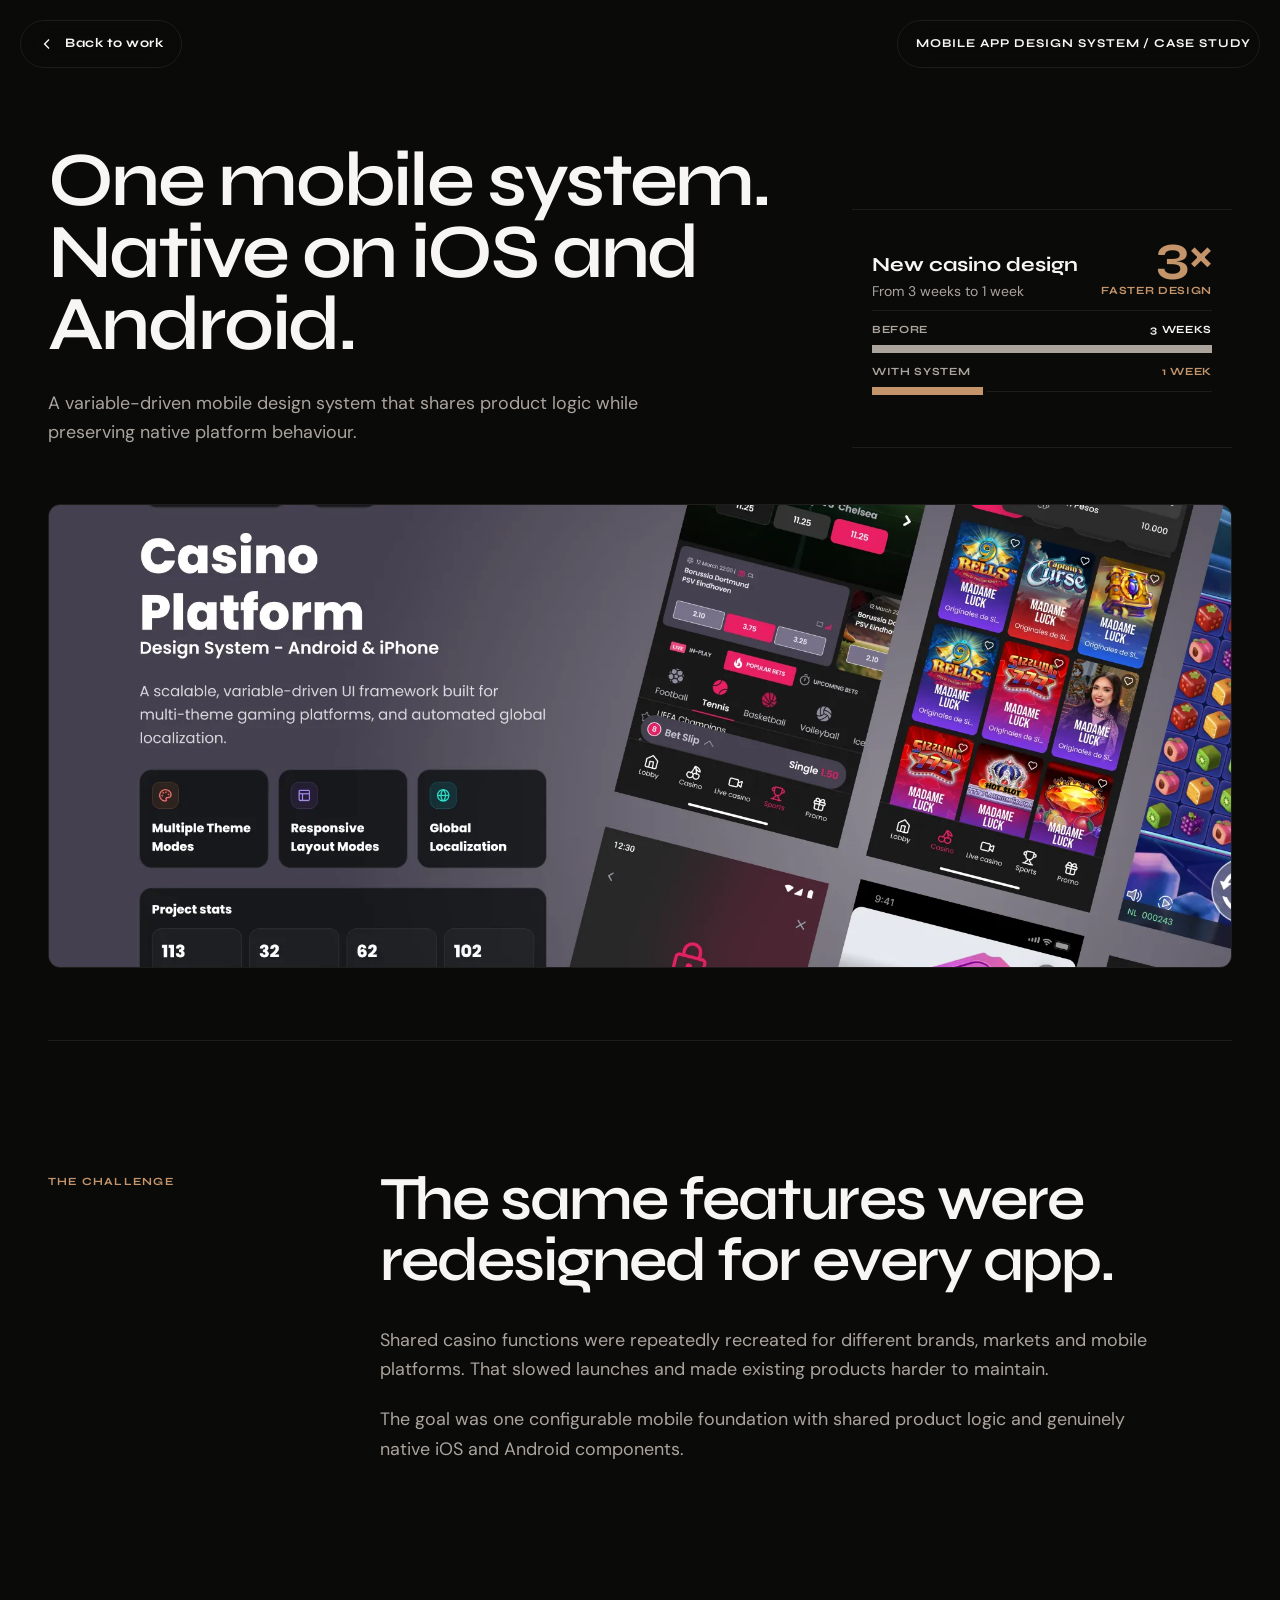
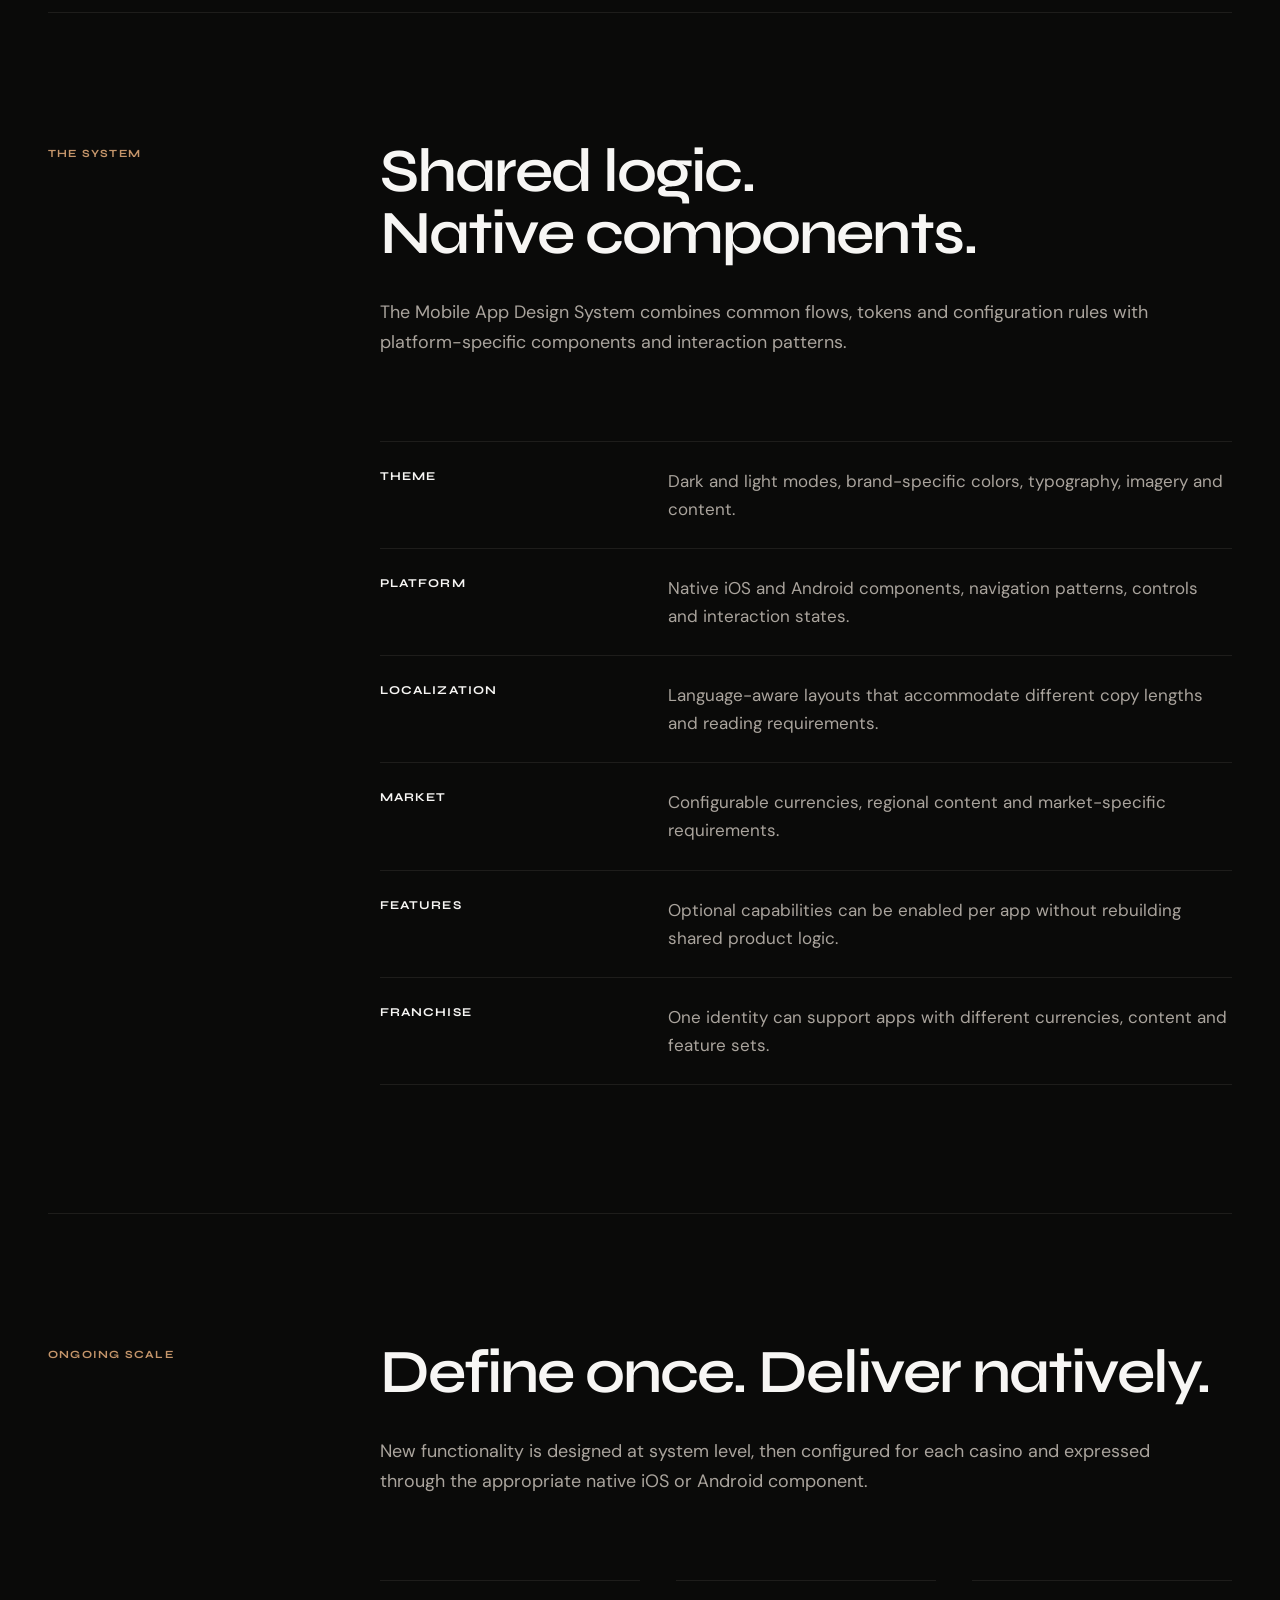
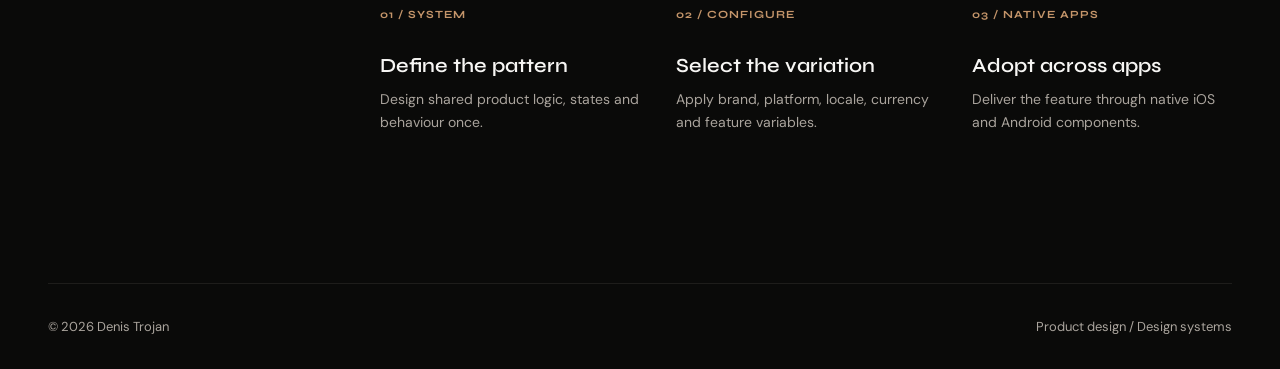
==== design-system-mobile.html @ f7b07d2a "Add design system case study flow" ====
<!doctype html>
<html lang="en">
<head>
  <meta charset="utf-8">
  <meta name="viewport" content="width=device-width,initial-scale=1">
  <title>Mobile App Design System — Denis Trojan</title>
  <meta name="description" content="A configurable mobile design system with shared product logic and native iOS and Android components.">
  <meta name="theme-color" content="#0a0a09">
  <link rel="preconnect" href="https://fonts.googleapis.com">
  <link rel="preconnect" href="https://fonts.gstatic.com" crossorigin>
  <link href="https://fonts.googleapis.com/css2?family=DM+Sans:wght@400;500;600&family=Syne:wght@600;700&display=swap" rel="stylesheet">
  <link rel="stylesheet" href="design-system-case.css">
</head>
<body>
  <a class="skip-link" href="#case-content">Skip to case study</a>
  <nav class="case-nav" aria-label="Case study navigation">
    <a class="nav-back" href="index.html#design-system-cases" data-preserve-query>
      <svg viewBox="0 0 20 20" fill="none" stroke="currentColor" stroke-width="1.7" aria-hidden="true"><path d="m12.5 4.5-5.5 5.5 5.5 5.5"/></svg>
      <span>Back to work</span>
    </a>
    <div class="nav-actions">
      <span class="nav-mark">Mobile App Design System / Case Study</span>
    </div>
  </nav>

  <main id="case-content">
    <header class="case-shell case-hero">
      <div class="hero-layout">
        <div class="hero-copy">
          <h1>One mobile system.<br>Native on iOS and Android.</h1>
          <p>A variable-driven mobile design system that shares product logic while preserving native platform behaviour.</p>
        </div>
        <aside class="outcome-card" aria-label="Primary outcome: casino design delivered three times faster, from three weeks to one week">
          <div class="outcome-summary">
            <div class="outcome-context">
              <p class="outcome-title">New casino design</p>
              <p class="outcome-change">From 3 weeks to 1 week</p>
            </div>
            <div class="outcome-metric"><strong>3×</strong><span>Faster design</span></div>
          </div>
          <span class="outcome-divider" aria-hidden="true"></span>
          <div class="outcome-timelines">
            <div class="outcome-timeline">
              <div class="outcome-timeline-meta"><span>Before</span><strong>3 weeks</strong></div>
              <span class="outcome-bar outcome-bar-before" aria-hidden="true"></span>
            </div>
            <div class="outcome-timeline">
              <div class="outcome-timeline-meta"><span>With system</span><strong>1 week</strong></div>
              <span class="outcome-bar outcome-bar-after" aria-hidden="true"></span>
            </div>
          </div>
        </aside>
      </div>
      <figure class="case-preview"><img src="images/design-systems/03.webp" width="1920" height="1080" alt="Native iOS and Android casino screens created with the mobile design system"></figure>
    </header>

    <section class="case-shell case-section section-grid" aria-labelledby="challenge-title">
      <p class="section-label">The challenge</p>
      <div>
        <h2 id="challenge-title">The same features were redesigned for every app.</h2>
        <p>Shared casino functions were repeatedly recreated for different brands, markets and mobile platforms. That slowed launches and made existing products harder to maintain.</p>
        <p>The goal was one configurable mobile foundation with shared product logic and genuinely native iOS and Android components.</p>
      </div>
    </section>

    <section class="case-shell case-section system-section" aria-labelledby="system-title">
      <div class="section-grid section-intro">
        <p class="section-label">The system</p>
        <div><h2 id="system-title">Shared logic. Native components.</h2><p>The Mobile App Design System combines common flows, tokens and configuration rules with platform-specific components and interaction patterns.</p></div>
      </div>
      <dl class="configuration-list">
        <div><dt>Theme</dt><dd>Dark and light modes, brand-specific colors, typography, imagery and content.</dd></div>
        <div><dt>Platform</dt><dd>Native iOS and Android components, navigation patterns, controls and interaction states.</dd></div>
        <div><dt>Localization</dt><dd>Language-aware layouts that accommodate different copy lengths and reading requirements.</dd></div>
        <div><dt>Market</dt><dd>Configurable currencies, regional content and market-specific requirements.</dd></div>
        <div><dt>Features</dt><dd>Optional capabilities can be enabled per app without rebuilding shared product logic.</dd></div>
        <div><dt>Franchise</dt><dd>One identity can support apps with different currencies, content and feature sets.</dd></div>
      </dl>
    </section>

    <section class="case-shell case-section scale-section" aria-labelledby="scale-title">
      <div class="section-grid section-intro">
        <p class="section-label">Ongoing scale</p>
        <div><h2 id="scale-title">Define once. Deliver natively.</h2><p>New functionality is designed at system level, then configured for each casino and expressed through the appropriate native iOS or Android component.</p></div>
      </div>
      <div class="system-flow" aria-label="Feature rollout process">
        <article><span>01 / System</span><h3>Define the pattern</h3><p>Design shared product logic, states and behaviour once.</p></article>
        <article><span>02 / Configure</span><h3>Select the variation</h3><p>Apply brand, platform, locale, currency and feature variables.</p></article>
        <article><span>03 / Native apps</span><h3>Adopt across apps</h3><p>Deliver the feature through native iOS and Android components.</p></article>
      </div>
    </section>
  </main>

  <footer class="case-shell case-footer"><span>© 2026 Denis Trojan</span><span>Product design / Design systems</span></footer>
  <script src="design-system-case.js"></script>
</body>
</html>
---- design-system-case.css ----
:root {
  --bg: #0a0a09;
  --fg: #f7f6f4;
  --muted: #aaa49d;
  --accent: #c4956a;
  --accent-rgb: 196, 149, 106;
  --border: #1e1d1b;
  --card-bg: rgba(255, 255, 255, .03);
  --card-border: var(--border);
  --btn-text: var(--bg);
  --surface: var(--card-bg);
  --font-display: 'Syne', sans-serif;
  --font-body: 'DM Sans', sans-serif;
}
body.light {
  --bg: #f5f3ef;
  --fg: #1a1918;
  --muted: #5a5855;
  --accent: #b07a52;
  --accent-rgb: 176, 122, 82;
  --border: #d8d5d0;
  --card-bg: rgba(0, 0, 0, .02);
  --btn-text: var(--bg);
}

*, *::before, *::after { box-sizing: border-box; }
html { scroll-behavior: smooth; }
body {
  margin: 0;
  background: var(--bg);
  color: var(--fg);
  font-family: var(--font-body);
  font-size: 17px;
  line-height: 1.65;
  -webkit-font-smoothing: antialiased;
}

::selection { background: var(--accent); color: var(--bg); }
a { color: inherit; }
img { display: block; max-width: 100%; }
button { font: inherit; }

.skip-link {
  position: fixed;
  left: 16px;
  top: 16px;
  z-index: 100;
  padding: 10px 14px;
  background: var(--fg);
  color: var(--bg);
  transform: translateY(-150%);
}
.skip-link:focus { transform: translateY(0); }

.case-nav {
  position: fixed;
  z-index: 20;
  top: 20px;
  left: 50%;
  transform: translateX(-50%);
  width: min(calc(100% - 40px), 1320px);
  display: flex;
  align-items: center;
  justify-content: space-between;
  pointer-events: none;
}

.case-nav > * { pointer-events: auto; }
.nav-back,
.nav-actions {
  min-height: 48px;
  display: inline-flex;
  align-items: center;
  gap: 10px;
  padding: 0 18px;
  border: 1px solid var(--border);
  border-radius: 999px;
  background: color-mix(in srgb, var(--bg) 90%, transparent);
  color: var(--fg);
  backdrop-filter: blur(16px);
}

.nav-back {
  text-decoration: none;
  font-family: var(--font-display);
  font-size: 13px;
  font-weight: 700;
  letter-spacing: .04em;
}
.nav-back svg { width: 16px; }
.nav-actions { padding: 6px 8px 6px 18px; }
.nav-mark {
  font-family: var(--font-display);
  font-size: 12px;
  font-weight: 700;
  letter-spacing: .08em;
  text-transform: uppercase;
}
.nav-back:focus-visible,
.case-cta:focus-visible,
.next-link:focus-visible {
  outline: 2px solid var(--accent);
  outline-offset: 4px;
}

.case-shell { width: min(calc(100% - 96px), 1320px); margin: 0 auto; }

.case-hero {
  min-height: 100svh;
  padding: 150px 0 72px;
  display: grid;
  grid-template-columns: minmax(0, 1.35fr) minmax(300px, .65fr);
  grid-template-rows: auto 1fr;
  gap: 56px 72px;
  align-items: end;
}

.hero-copy { align-self: center; }
.case-title {
  max-width: 1040px;
  margin: 0;
  font-family: var(--font-display);
  font-size: clamp(58px, 7.6vw, 118px);
  line-height: .92;
  letter-spacing: -.04em;
  text-wrap: balance;
}
.case-title em { color: var(--accent); font-style: normal; }
.hero-summary {
  max-width: 560px;
  margin: 30px 0 0;
  color: var(--muted);
  font-size: clamp(18px, 1.5vw, 23px);
}

.hero-outcome {
  align-self: center;
  padding: 32px 0 0 32px;
  border-left: 1px solid var(--border);
}
.outcome-line {
  display: flex;
  align-items: baseline;
  gap: 14px;
  font-family: var(--font-display);
  font-weight: 700;
}
.outcome-before { color: var(--muted); font-size: clamp(26px, 3vw, 44px); text-decoration: line-through; text-decoration-thickness: 2px; }
.outcome-arrow { width: 32px; color: var(--accent); flex: 0 0 auto; }
.outcome-after { font-size: clamp(52px, 6vw, 86px); line-height: 1; letter-spacing: -.04em; }
.hero-outcome p { max-width: 330px; margin: 16px 0 0; color: var(--muted); }

.hero-visual {
  grid-column: 1 / -1;
  position: relative;
  min-height: 430px;
  overflow: hidden;
  border-radius: 16px;
  background: var(--surface);
}
.hero-visual img { width: 100%; height: 100%; object-fit: cover; }
.hero-visual figcaption {
  position: absolute;
  left: 20px;
  bottom: 20px;
  max-width: 360px;
  padding: 11px 14px;
  border-radius: 10px;
  background: rgba(10, 10, 9, .86);
  color: #f7f6f4;
  font-size: 13px;
}

.case-section { padding: 128px 0; border-top: 1px solid var(--border); }
.editorial-grid {
  display: grid;
  grid-template-columns: minmax(220px, .42fr) minmax(0, 1fr);
  gap: 72px;
}
.section-label {
  margin: 0;
  color: var(--accent);
  font-family: var(--font-display);
  font-size: 13px;
  font-weight: 700;
  letter-spacing: .1em;
  text-transform: uppercase;
}
.section-heading {
  max-width: 950px;
  margin: 0 0 36px;
  font-family: var(--font-display);
  font-size: clamp(38px, 5vw, 76px);
  line-height: 1.03;
  letter-spacing: -.035em;
  text-wrap: balance;
}
.section-copy { max-width: 760px; }
.section-copy p { margin: 0 0 22px; color: var(--muted); font-size: clamp(18px, 1.5vw, 22px); }
.section-copy strong { color: var(--fg); font-weight: 500; }

.configuration-list { margin-top: 64px; border-top: 1px solid var(--border); }
.configuration-row {
  display: grid;
  grid-template-columns: minmax(180px, .45fr) minmax(0, 1fr);
  gap: 48px;
  padding: 28px 0;
  border-bottom: 1px solid var(--border);
}
.configuration-row dt { font-family: var(--font-display); font-size: clamp(22px, 2vw, 30px); font-weight: 700; }
.configuration-row dd { margin: 0; color: var(--muted); font-size: 18px; }

.system-flow {
  margin-top: 72px;
  display: grid;
  grid-template-columns: 1fr auto 1fr auto 1fr;
  align-items: stretch;
  gap: 20px;
}
.flow-step { padding: 28px 0; border-top: 2px solid var(--accent); }
.flow-step span { display: block; margin-bottom: 28px; color: var(--muted); font: 700 12px var(--font-display); letter-spacing: .1em; }
.flow-step h3 { margin: 0 0 10px; font: 700 clamp(22px, 2vw, 30px)/1.15 var(--font-display); }
.flow-step p { margin: 0; color: var(--muted); }
.flow-arrow { align-self: center; width: 32px; color: var(--accent); }

.work-gallery { display: grid; gap: 24px; }
.work-gallery figure { margin: 0; overflow: hidden; border-radius: 14px; background: var(--surface); }
.work-gallery figure:nth-child(2) { width: 82%; margin-left: auto; }
.work-gallery img { width: 100%; height: auto; }
.work-gallery figcaption { padding: 16px 18px; color: var(--muted); font-size: 14px; }

.result-panel {
  display: grid;
  grid-template-columns: minmax(0, 1fr) minmax(360px, .62fr);
  gap: 80px;
  align-items: end;
}
.result-statement {
  margin: 0;
  font-family: var(--font-display);
  font-size: clamp(48px, 7vw, 104px);
  line-height: .95;
  letter-spacing: -.04em;
}
.result-statement span { color: var(--accent); }
.result-detail { margin: 0; color: var(--muted); font-size: 20px; }

.case-close { padding: 112px 0 72px; border-top: 1px solid var(--border); }
.case-close h2 { max-width: 900px; margin: 0; font: 700 clamp(44px, 6vw, 92px)/.98 var(--font-display); letter-spacing: -.04em; }
.close-actions { display: flex; flex-wrap: wrap; gap: 18px; margin-top: 44px; }
.case-cta,
.next-link {
  min-height: 54px;
  display: inline-flex;
  align-items: center;
  gap: 12px;
  padding: 0 22px;
  border-radius: 999px;
  font-family: var(--font-display);
  font-size: 13px;
  font-weight: 700;
  text-decoration: none;
}
.case-cta { background: var(--accent); color: var(--bg); border: 1px solid var(--accent); }
.next-link { border: 1px solid var(--border); }
.case-footer { display: flex; justify-content: space-between; gap: 24px; padding: 32px 0; color: var(--muted); border-top: 1px solid var(--border); font-size: 13px; }

@media (hover: hover) {
  .nav-back:hover,
  .next-link:hover { border-color: var(--accent); color: var(--accent); }
  .case-cta:hover { background: var(--fg); border-color: var(--fg); }
}

@media (max-width: 900px) {
  .case-shell { width: min(calc(100% - 48px), 1320px); }
  .case-hero { grid-template-columns: 1fr; gap: 40px; }
  .hero-outcome { border-left: 0; border-top: 1px solid var(--border); padding: 28px 0 0; }
  .hero-visual { grid-column: auto; min-height: 320px; }
  .editorial-grid,
  .result-panel { grid-template-columns: 1fr; gap: 36px; }
  .system-flow { grid-template-columns: 1fr; }
  .flow-arrow { transform: rotate(90deg); justify-self: center; }
  .work-gallery figure:nth-child(2) { width: 100%; }
}

@media (max-width: 600px) {
  .case-nav { top: 12px; width: calc(100% - 24px); }
  .nav-back { width: 48px; padding: 0; justify-content: center; }
  .nav-back span { position: absolute; width: 1px; height: 1px; overflow: hidden; clip: rect(0 0 0 0); }
  .nav-actions { display: none; }
  .case-shell { width: calc(100% - 32px); }
  .case-hero { padding: 116px 0 48px; min-height: auto; }
  .case-title { font-size: clamp(48px, 15vw, 70px); }
  .hero-visual { min-height: 230px; border-radius: 12px; }
  .hero-visual figcaption { position: static; max-width: none; border-radius: 0; }
  .case-section { padding: 82px 0; }
  .configuration-row { grid-template-columns: 1fr; gap: 8px; }
  .case-close { padding: 82px 0 48px; }
  .case-footer { flex-direction: column; }
}

@media (prefers-reduced-motion: reduce) {
  html { scroll-behavior: auto; }
  *, *::before, *::after { transition-duration: .01ms !important; animation-duration: .01ms !important; }
}

/* Pen.dev case-study pages. All component colors consume semantic tokens so
   the default, light, and company themes can replace the palette at runtime. */
.case-hero {
  min-height: auto;
  display: block;
  padding: 144px 0 72px;
}

.hero-layout {
  display: grid;
  grid-template-columns: minmax(0, 1fr) 380px;
  gap: 72px;
  align-items: end;
}

.hero-copy { align-self: auto; }

.hero-copy h1 {
  max-width: 880px;
  margin: 0;
  font-family: var(--font-display);
  font-size: clamp(58px, 6vw, 88px);
  font-weight: 600;
  line-height: .94;
  letter-spacing: -.035em;
  text-wrap: balance;
}

.hero-copy p {
  max-width: 680px;
  margin: 28px 0 0;
  color: var(--muted);
  font-size: clamp(17px, 1.4vw, 20px);
}

.outcome-card {
  width: min(100%, 380px);
  min-height: 239px;
  display: flex;
  flex-direction: column;
  gap: 10px;
  justify-self: center;
  padding: 18px 20px;
  border-top: 1px solid var(--border);
  border-bottom: 1px solid var(--border);
}

.outcome-summary {
  display: flex;
  align-items: flex-end;
  justify-content: space-between;
  gap: 12px;
}

.outcome-context { min-width: 0; }

.outcome-title {
  margin: 0;
  font-family: var(--font-display);
  font-size: 20px;
  font-weight: 700;
  line-height: 1.2;
}

.outcome-change {
  margin: 5px 0 0;
  color: var(--muted);
  font-size: 14px;
  line-height: 1.3;
}

.outcome-metric {
  flex: 0 0 auto;
  display: flex;
  flex-direction: column;
  align-items: flex-end;
  color: var(--accent);
}

.outcome-metric strong {
  font-family: var(--font-display);
  font-size: 52px;
  line-height: 1;
  letter-spacing: -.03em;
}

.outcome-metric span,
.outcome-timeline-meta {
  font-family: var(--font-display);
  font-size: 11px;
  font-weight: 700;
  letter-spacing: .06em;
  text-transform: uppercase;
}

.outcome-metric span { margin-top: 2px; }

.outcome-divider {
  width: 100%;
  height: 1px;
  display: block;
  background: var(--border);
}

.outcome-timelines {
  display: flex;
  flex-direction: column;
  gap: 10px;
}

.outcome-timeline {
  display: flex;
  flex-direction: column;
  gap: 6px;
}

.outcome-timeline-meta {
  display: flex;
  justify-content: space-between;
  gap: 16px;
}

.outcome-timeline-meta span { color: var(--muted); }
.outcome-timeline:last-child .outcome-timeline-meta strong { color: var(--accent); }

.outcome-bar {
  width: 100%;
  height: 8px;
  display: flex;
  align-items: center;
}

.outcome-bar-before { background: var(--muted); }

.outcome-bar-after { gap: 4px; }
.outcome-bar-after::before {
  content: '';
  width: calc((100% - 8px) / 3);
  height: 8px;
  flex: 0 0 auto;
  background: var(--accent);
}
.outcome-bar-after::after {
  content: '';
  height: 1px;
  flex: 1;
  background: var(--border);
}

.case-preview {
  aspect-ratio: 2.55 / 1;
  margin: 56px 0 0;
  overflow: hidden;
  border: 1px solid var(--card-border);
  border-radius: 12px;
  background: var(--card-bg);
}

.case-preview img { width: 100%; height: 100%; object-fit: cover; }

.section-grid {
  display: grid;
  grid-template-columns: 260px minmax(0, 1fr);
  gap: 72px;
}

.case-section .section-label {
  margin: 4px 0 0;
  color: var(--accent);
  font-family: var(--font-display);
  font-size: 11px;
  font-weight: 700;
  letter-spacing: .11em;
  text-transform: uppercase;
}

.case-section h2 {
  max-width: 940px;
  margin: 0 0 34px;
  font-family: var(--font-display);
  font-size: clamp(40px, 4.8vw, 68px);
  font-weight: 600;
  line-height: 1;
  letter-spacing: -.032em;
  text-wrap: balance;
}

.case-section p:not(.section-label) {
  max-width: 790px;
  margin: 0 0 20px;
  color: var(--muted);
  font-size: clamp(17px, 1.4vw, 20px);
}

.section-intro { margin-bottom: 64px; }

.configuration-list {
  margin: 0 0 0 332px;
  border-top: 1px solid var(--border);
}

.configuration-list > div {
  display: grid;
  grid-template-columns: 240px minmax(0, 1fr);
  gap: 48px;
  padding: 25px 0;
  border-bottom: 1px solid var(--border);
}

.configuration-list dt {
  font-family: var(--font-display);
  font-size: 12px;
  font-weight: 700;
  letter-spacing: .09em;
  text-transform: uppercase;
}

.configuration-list dd { margin: 0; color: var(--muted); font-size: 17px; }

.scale-section .system-flow {
  margin: 0 0 0 332px;
  display: grid;
  grid-template-columns: repeat(3, minmax(0, 1fr));
  gap: 36px;
}

.scale-section .system-flow article {
  padding: 25px 0 0;
  border-top: 1px solid var(--border);
}

.scale-section .system-flow span {
  display: block;
  margin-bottom: 30px;
  color: var(--accent);
  font-family: var(--font-display);
  font-size: 11px;
  font-weight: 700;
  letter-spacing: .09em;
  text-transform: uppercase;
}

.scale-section .system-flow h3 {
  margin: 0 0 11px;
  font: 600 20px/1.15 var(--font-display);
}

.scale-section .system-flow p { font-size: 14px; }

@media (max-width: 1000px) {
  .hero-layout { grid-template-columns: 1fr; gap: 42px; }
  .outcome-card {
    width: min(100%, 704px);
    display: grid;
    grid-template-columns: minmax(0, 354fr) minmax(0, 334fr);
    gap: 16px;
    justify-self: start;
    min-height: 114px;
    padding: 0;
  }
  .outcome-summary { min-width: 0; height: 112px; padding: 18px 20px; align-items: center; }
  .outcome-title { font-size: 20px; }
  .outcome-metric strong { font-size: 44px; }
  .outcome-divider { display: none; }
  .outcome-timelines { min-width: 0; height: 112px; justify-content: center; gap: 12px; padding: 14px 0 14px 20px; }
  .outcome-timeline { gap: 5px; }
  .outcome-bar { height: 6px; }
  .outcome-bar-after::before { height: 6px; }
  .case-preview { aspect-ratio: 16 / 8; }
  .section-grid { grid-template-columns: 180px minmax(0, 1fr); gap: 48px; }
  .configuration-list,
  .scale-section .system-flow { margin-left: 228px; }
}

@media (max-width: 600px) {
  .hero-copy h1 { max-width: 100%; font-size: clamp(42px, 12vw, 56px); overflow-wrap: anywhere; }
  .hero-copy p { font-size: 17px; }
  .outcome-card {
    width: min(100%, 380px);
    display: flex;
    flex-direction: column;
    gap: 10px;
    min-height: 239px;
    padding: 18px 20px;
  }
  .outcome-summary { height: auto; padding: 0; align-items: flex-end; }
  .outcome-metric strong { font-size: 52px; }
  .outcome-divider { display: block; }
  .outcome-timelines { height: auto; justify-content: flex-start; gap: 10px; padding: 0; }
  .outcome-timeline { gap: 6px; }
  .outcome-bar { height: 8px; }
  .outcome-bar-after::before { height: 8px; }
  .case-preview { margin-top: 40px; aspect-ratio: 4 / 3; border-radius: 10px; }
  .section-grid { grid-template-columns: 1fr; gap: 28px; }
  .case-section h2 { font-size: clamp(36px, 10vw, 52px); }
  .section-intro { margin-bottom: 46px; }
  .configuration-list,
  .scale-section .system-flow { margin-left: 0; }
  .configuration-list > div { grid-template-columns: 1fr; gap: 8px; }
  .scale-section .system-flow { grid-template-columns: 1fr; gap: 40px; }
}
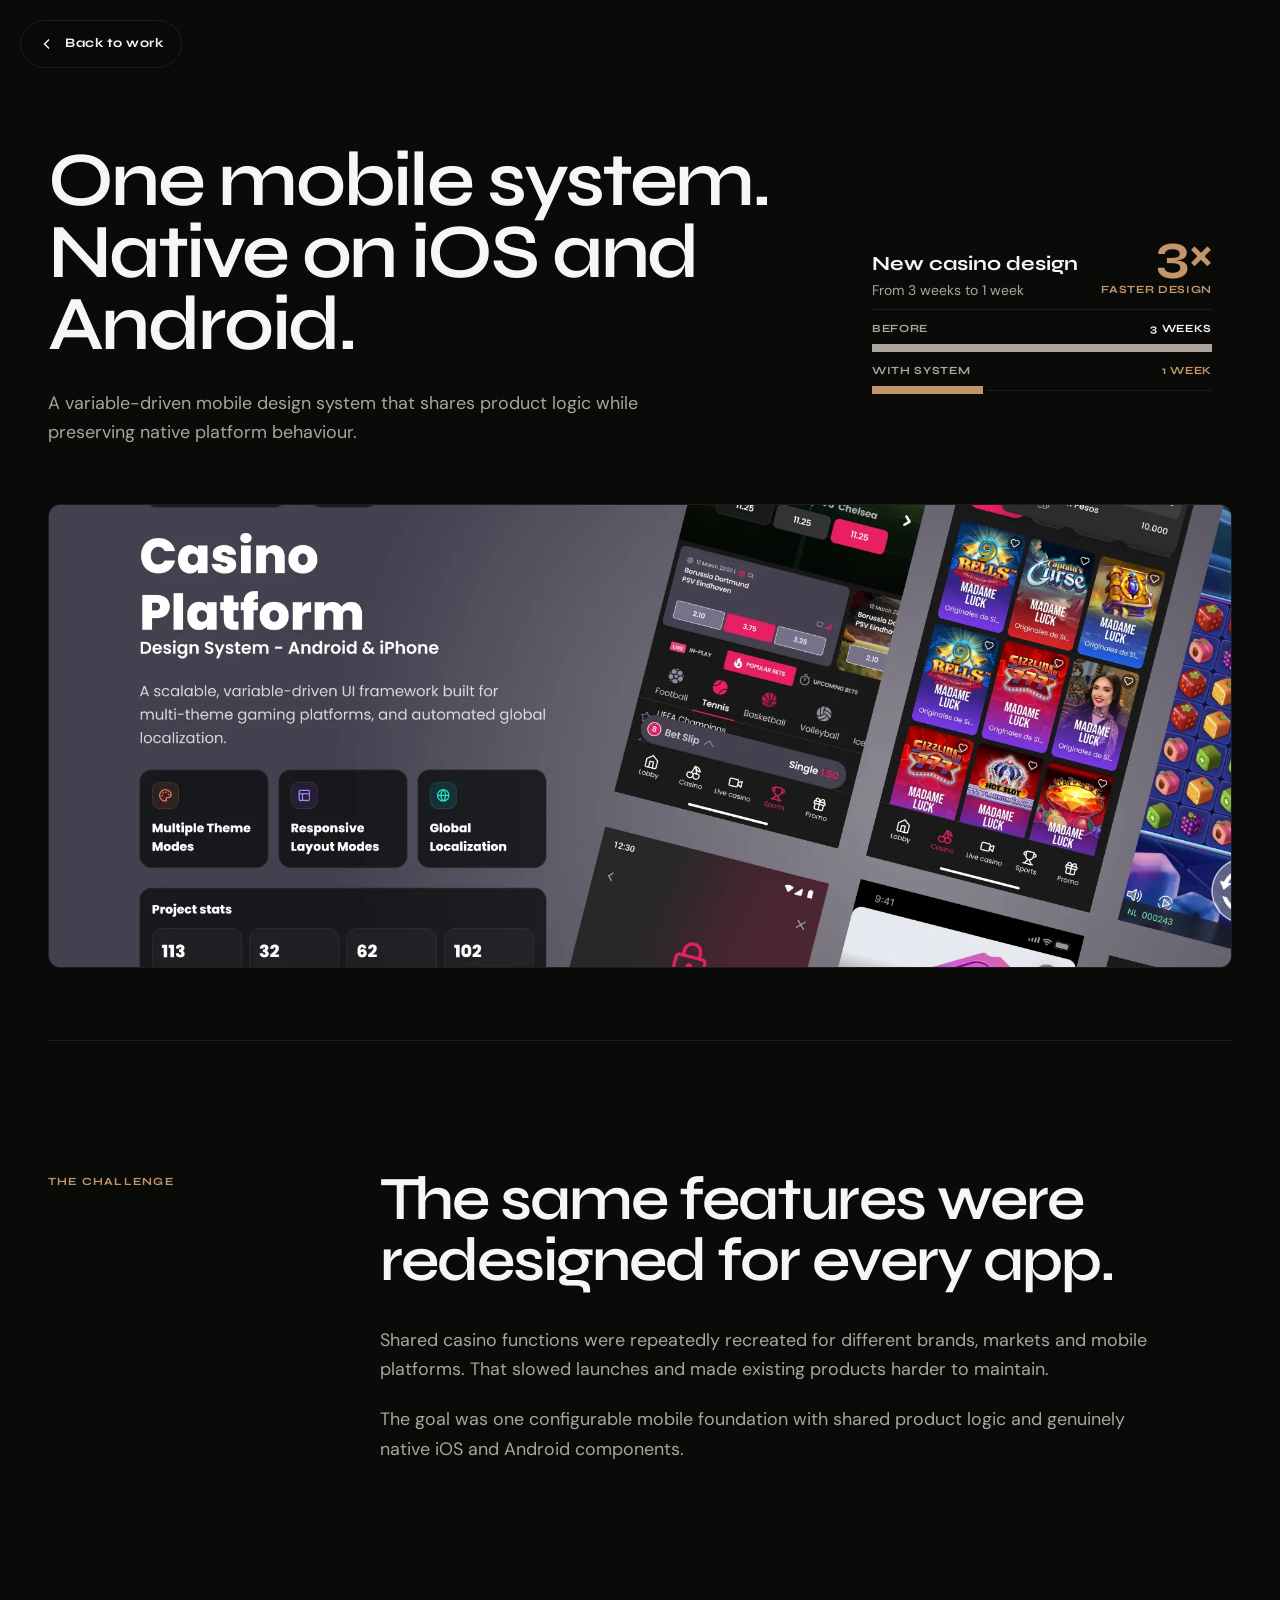
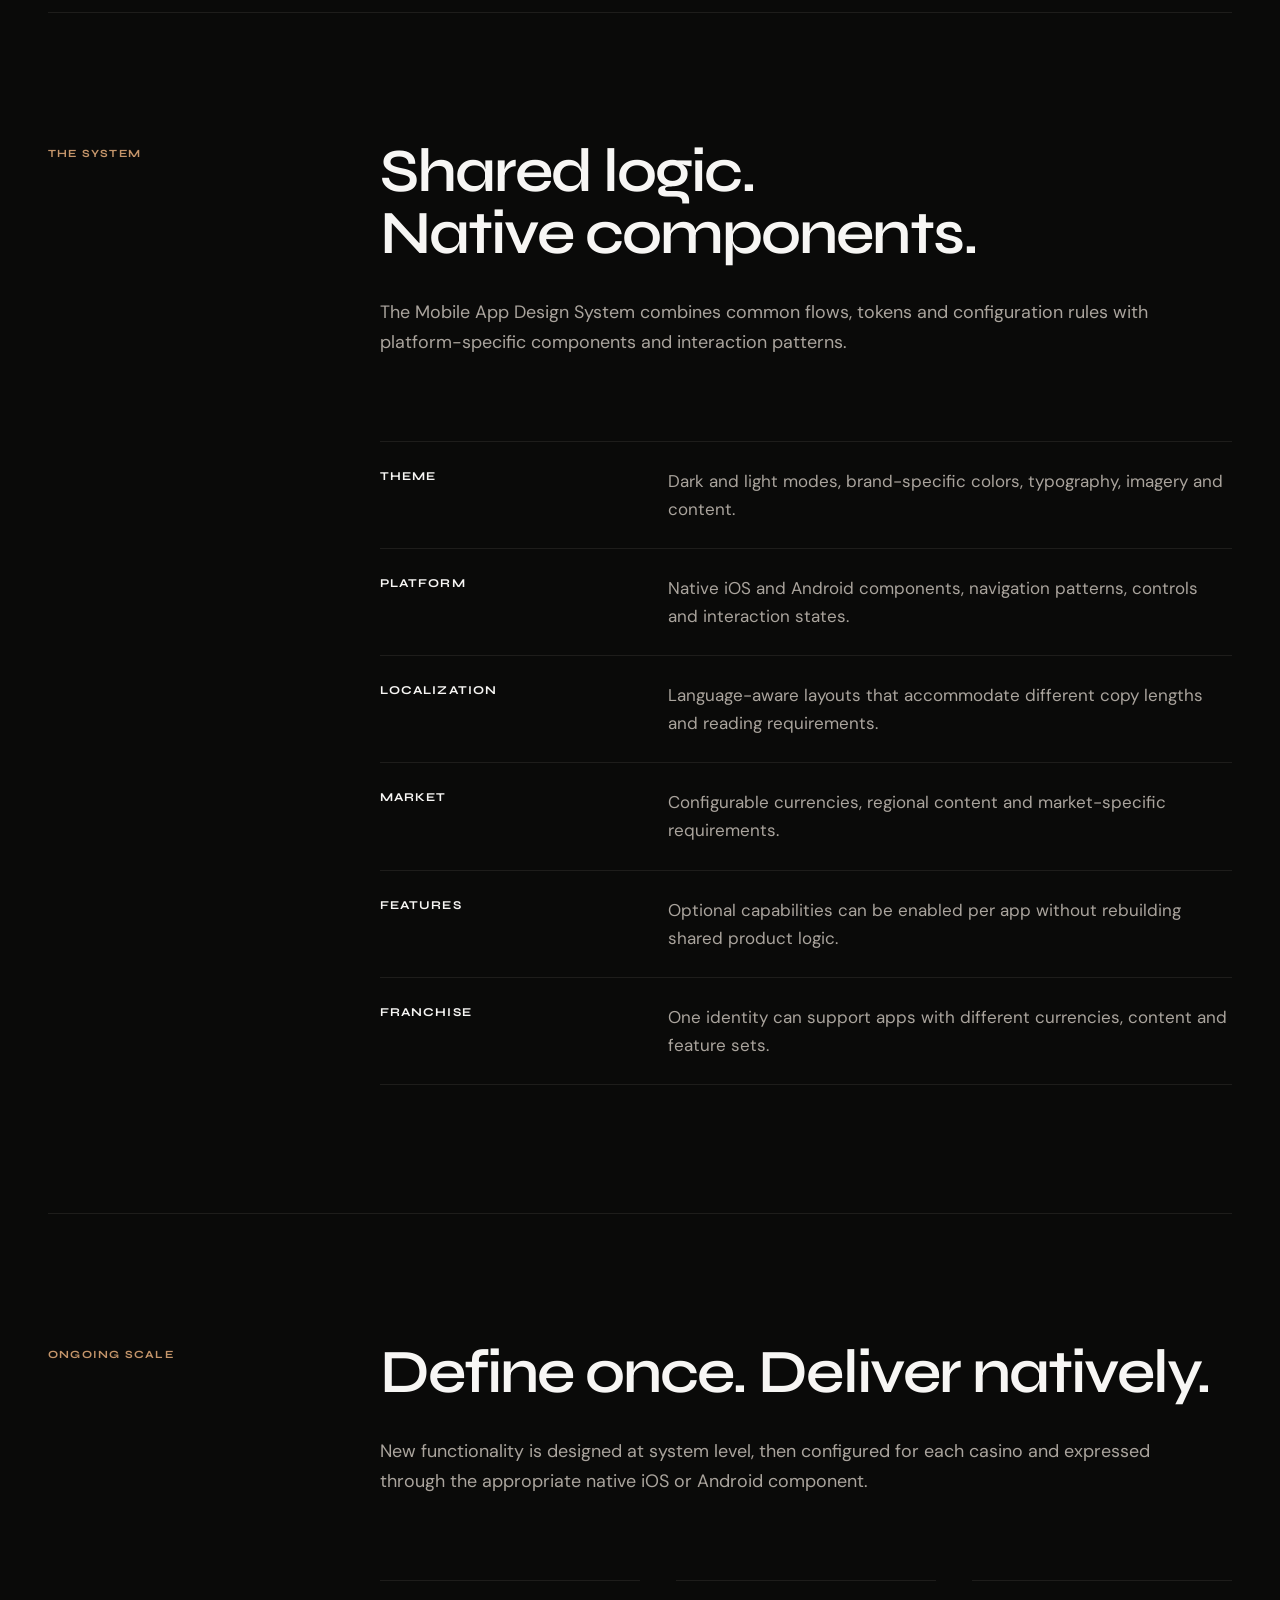
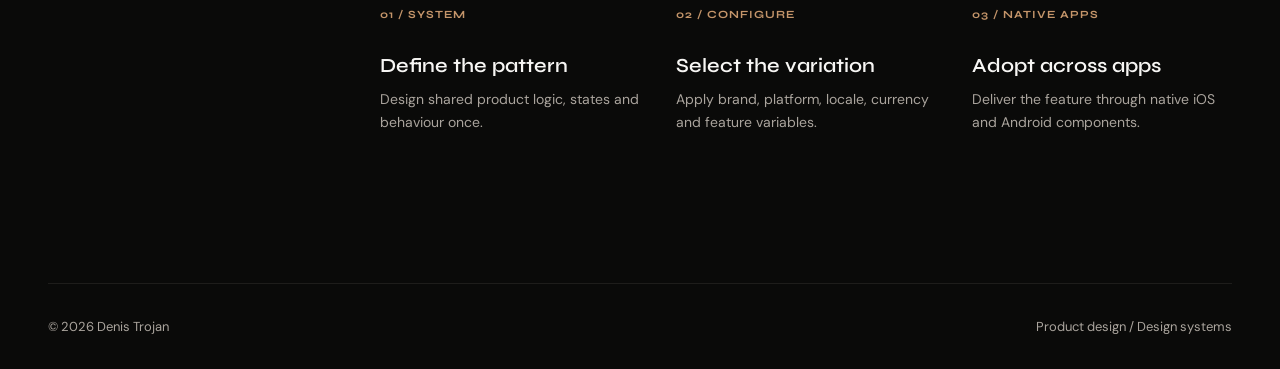
==== commit 695357a0: "Polish portfolio responsiveness and remove header CTA" ====
--- a/design-system-mobile.html
+++ b/design-system-mobile.html
@@ -10,6 +10,9 @@
   <link rel="preconnect" href="https://fonts.gstatic.com" crossorigin>
   <link href="https://fonts.googleapis.com/css2?family=DM+Sans:wght@400;500;600&family=Syne:wght@600;700&display=swap" rel="stylesheet">
   <link rel="stylesheet" href="design-system-case.css">
+  <link rel="stylesheet" href="page-transitions.css">
+  <script src="page-transitions.js"></script>
+  <link rel="expect" href="#case-ready" blocking="render">
 </head>
 <body>
   <a class="skip-link" href="#case-content">Skip to case study</a>
@@ -18,9 +21,6 @@
       <svg viewBox="0 0 20 20" fill="none" stroke="currentColor" stroke-width="1.7" aria-hidden="true"><path d="m12.5 4.5-5.5 5.5 5.5 5.5"/></svg>
       <span>Back to work</span>
     </a>
-    <div class="nav-actions">
-      <span class="nav-mark">Mobile App Design System / Case Study</span>
-    </div>
   </nav>
 
   <main id="case-content">
@@ -92,6 +92,6 @@
   </main>
 
   <footer class="case-shell case-footer"><span>© 2026 Denis Trojan</span><span>Product design / Design systems</span></footer>
-  <script src="design-system-case.js"></script>
+  <script src="design-system-case.js" id="case-ready"></script>
 </body>
 </html>
--- a/design-system-case.css
+++ b/design-system-case.css
@@ -16,8 +16,8 @@
   --bg: #f5f3ef;
   --fg: #1a1918;
   --muted: #5a5855;
-  --accent: #b07a52;
-  --accent-rgb: 176, 122, 82;
+  --accent: #8a5834;
+  --accent-rgb: 138, 88, 52;
   --border: #d8d5d0;
   --card-bg: rgba(0, 0, 0, .02);
   --btn-text: var(--bg);
@@ -347,8 +347,6 @@
   gap: 10px;
   justify-self: center;
   padding: 18px 20px;
-  border-top: 1px solid var(--border);
-  border-bottom: 1px solid var(--border);
 }
 
 .outcome-summary {
@@ -554,9 +552,13 @@
 .scale-section .system-flow p { font-size: 14px; }
 
 @media (max-width: 1000px) {
+  .case-nav { top: 16px; left: 24px; transform: none; width: calc(100% - 48px); }
+  .nav-actions { min-width: 0; max-width: calc(100% - 170px); }
+  .nav-mark { display: block; overflow: hidden; text-overflow: ellipsis; white-space: nowrap; }
+  .case-hero { padding: 104px 0 56px; }
   .hero-layout { grid-template-columns: 1fr; gap: 42px; }
   .outcome-card {
-    width: min(100%, 704px);
+    width: 100%;
     display: grid;
     grid-template-columns: minmax(0, 354fr) minmax(0, 334fr);
     gap: 16px;
@@ -572,17 +574,21 @@
   .outcome-timeline { gap: 5px; }
   .outcome-bar { height: 6px; }
   .outcome-bar-after::before { height: 6px; }
-  .case-preview { aspect-ratio: 16 / 8; }
+  .case-preview { aspect-ratio: 16 / 9; }
+  .case-preview img { object-fit: contain; }
   .section-grid { grid-template-columns: 180px minmax(0, 1fr); gap: 48px; }
   .configuration-list,
   .scale-section .system-flow { margin-left: 228px; }
 }
 
 @media (max-width: 600px) {
+  .case-nav { top: 12px; left: 12px; width: calc(100% - 24px); }
+  .case-hero { padding: 84px 0 48px; }
+  .hero-layout { gap: 24px; }
   .hero-copy h1 { max-width: 100%; font-size: clamp(42px, 12vw, 56px); overflow-wrap: anywhere; }
   .hero-copy p { font-size: 17px; }
   .outcome-card {
-    width: min(100%, 380px);
+    width: 100%;
     display: flex;
     flex-direction: column;
     gap: 10px;
@@ -596,7 +602,7 @@
   .outcome-timeline { gap: 6px; }
   .outcome-bar { height: 8px; }
   .outcome-bar-after::before { height: 8px; }
-  .case-preview { margin-top: 40px; aspect-ratio: 4 / 3; border-radius: 10px; }
+  .case-preview { margin-top: 28px; aspect-ratio: 16 / 9; border-radius: 10px; }
   .section-grid { grid-template-columns: 1fr; gap: 28px; }
   .case-section h2 { font-size: clamp(36px, 10vw, 52px); }
   .section-intro { margin-bottom: 46px; }
--- a/page-transitions.css
+++ b/page-transitions.css
@@ -0,0 +1,97 @@
+/* Keep the previous page visible until the destination is ready to paint.
+   Native navigation also preserves links, history, and scroll restoration. */
+@view-transition {
+  navigation: auto;
+}
+
+/* Returning to work restores the finished page before its first visible frame. */
+.portfolio-returning .project-gallery,
+.portfolio-returning .reveal {
+  transition: none !important;
+}
+.portfolio-returning .hero-name .word {
+  animation: none !important;
+  transform: none;
+}
+
+::view-transition-group(root) {
+  animation-duration: 420ms;
+}
+
+::view-transition-old(root),
+::view-transition-new(root) {
+  mix-blend-mode: normal;
+}
+
+::view-transition-old(root) {
+  animation: portfolio-page-out 280ms cubic-bezier(.4, 0, 1, 1) both;
+}
+
+::view-transition-new(root) {
+  animation: portfolio-page-in 420ms cubic-bezier(.16, 1, .3, 1) both;
+}
+
+@keyframes portfolio-page-out {
+  to { opacity: 0; }
+}
+
+@keyframes portfolio-page-in {
+  from { opacity: 0; }
+  to { opacity: 1; }
+}
+
+/* The image keeps its identity as the card becomes a case study.
+   The text overlaps the last part of the zoom, rather than waiting for it. */
+html[data-project-transition]::view-transition-group(project-artwork) {
+  animation-duration: 620ms;
+  animation-timing-function: cubic-bezier(.22, 1, .36, 1);
+  z-index: 1;
+  overflow: clip;
+  border-radius: 12px;
+}
+
+html[data-project-transition]::view-transition-image-pair(project-artwork) {
+  isolation: isolate;
+}
+
+html[data-project-transition]::view-transition-old(project-artwork),
+html[data-project-transition]::view-transition-new(project-artwork) {
+  width: 100%;
+  height: 100%;
+  object-fit: cover;
+  mix-blend-mode: normal;
+}
+
+html[data-project-transition]::view-transition-old(project-artwork) {
+  animation: portfolio-page-out 180ms 320ms linear both;
+}
+
+html[data-project-transition]::view-transition-new(project-artwork) {
+  animation: portfolio-page-in 180ms 320ms linear both;
+}
+
+html[data-project-transition='open']::view-transition-old(root) {
+  animation-duration: 180ms;
+}
+
+html[data-project-transition='open']::view-transition-new(root) {
+  animation-duration: 280ms;
+  animation-delay: 360ms;
+}
+
+html[data-project-transition='close']::view-transition-group(project-artwork) {
+  animation-duration: 500ms;
+}
+
+html[data-project-transition='close']::view-transition-new(root) {
+  animation-duration: 300ms;
+}
+
+@media (prefers-reduced-motion: reduce) {
+  ::view-transition-group(root),
+  ::view-transition-old(root),
+  ::view-transition-new(root) {
+    animation-duration: 100ms !important;
+    animation-delay: 0ms !important;
+  }
+}
